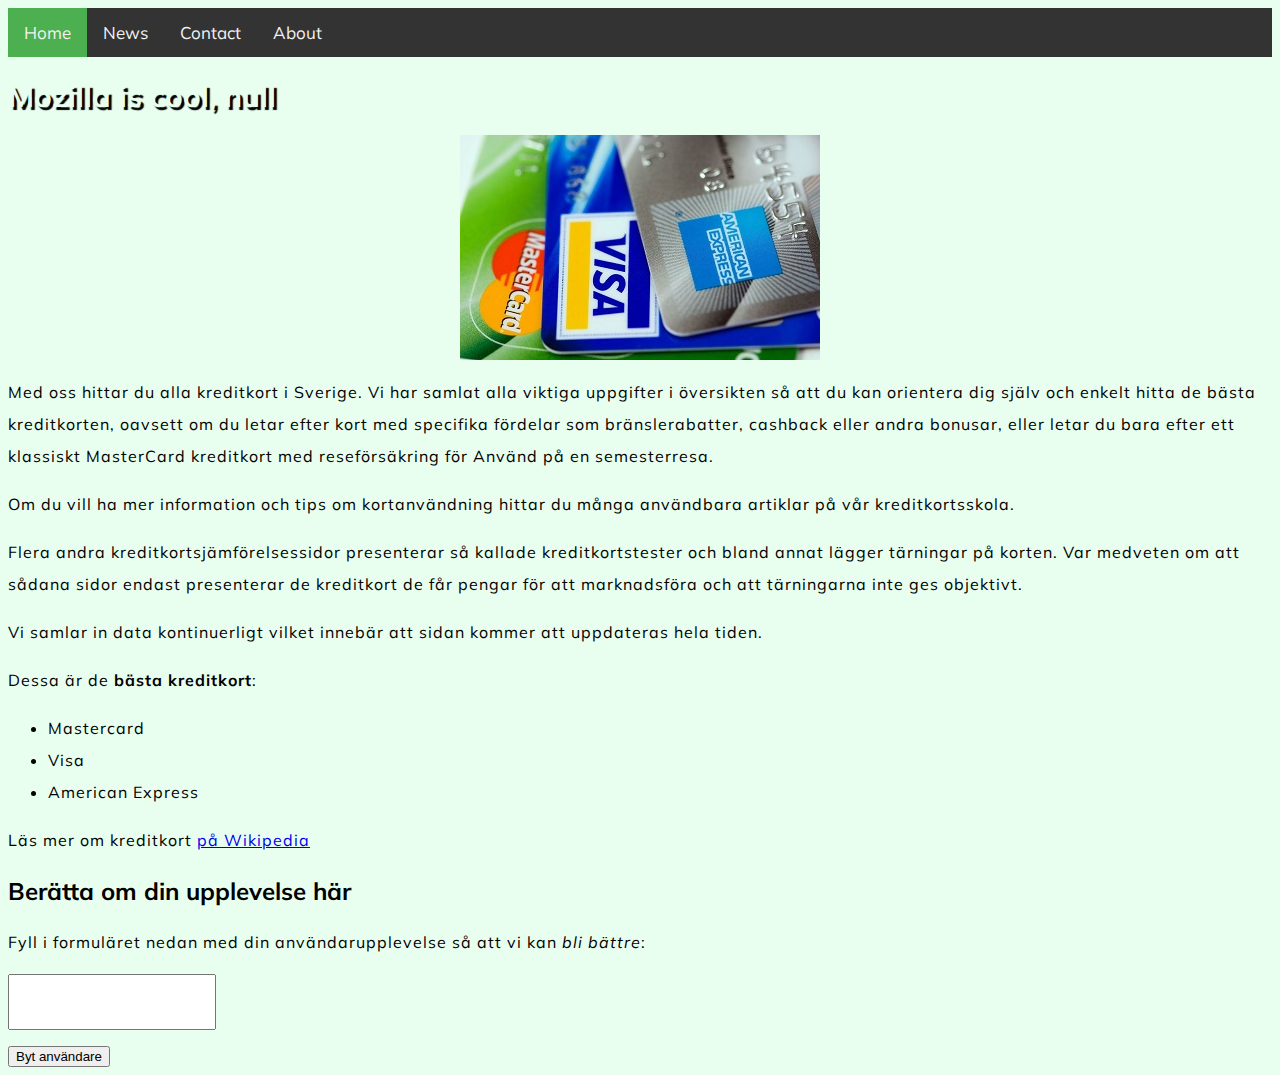
==== index.html @ f19268b4 "Add files via upload" ====
<!DOCTYPE html>
<html>
  <head>
    <meta charset="utf-8">
    <meta name="robots" content="noindex">
    <title>Kreditkort bäst i test 2018 - Kreditto.com</title>
    <meta name="description" content="De bästa kreditkorten för dina förutsättningar. Vi jämför alla svenska kreditkort med uppdaterad info.">
    <meta name="keywords" content=kreditkort, bästa, test, jämför, visa, mastercard, " />
    <meta name="Author" content="Robin Johansson">
    <meta name="language" content="Swedish">
    <link href="https://fonts.googleapis.com/css?family=Muli" rel="stylesheet" type="text/css">
    <link rel="stylesheet" type="text/css" href="styles/style.css">

  </head>
 
  <body>

<!-- Load an icon library to show a hamburger menu (bars) on small screens -->
<link rel="stylesheet" href="https://cdnjs.cloudflare.com/ajax/libs/font-awesome/4.7.0/css/font-awesome.min.css">

<div class="topnav" id="myTopnav">
  <a href="#home" class="active">Home</a>
  <a href="#news">News</a>
  <a href="#contact">Contact</a>
  <a href="#about">About</a>
  <a href="javascript:void(0);" class="icon" onclick="myFunction()">
    <i class="fa fa-bars"></i>
  </a>
</div>







  	<h1> Bästa kreditkort i Sverige - Alla kreditkort och topplista </h1>
   
    <img src="images/kredittkort.jpg" alt="kredittkort med mastercard, visa og american express">


    <p> Med oss ​​hittar du alla kreditkort i Sverige. Vi har samlat alla viktiga uppgifter i översikten så att du kan orientera dig själv och enkelt hitta de bästa kreditkorten, oavsett om du letar efter kort med specifika fördelar som bränslerabatter, cashback eller andra bonusar, eller letar du bara efter ett klassiskt MasterCard kreditkort med reseförsäkring för Använd på en semesterresa.</p>

<p>Om du vill ha mer information och tips om kortanvändning hittar du många användbara artiklar på vår kreditkortsskola.</p>

<p> Flera andra kreditkortsjämförelsessidor presenterar så kallade kreditkortstester och bland annat lägger tärningar på korten. Var medveten om att sådana sidor endast presenterar de kreditkort de får pengar för att marknadsföra och att tärningarna inte ges objektivt.</p>

<p>
Vi samlar in data kontinuerligt vilket innebär att sidan kommer att uppdateras hela tiden.
</p>

<p> Dessa är de <b>bästa kreditkort</b>:
	<ul>
		<li>Mastercard</li>
		<li>Visa</li>
		<li>American Express</li>
	</ul>

	<p>Läs mer om kreditkort <a href="https://no.wikipedia.org/wiki/Kredittkort">på Wikipedia</a></p>

	<h2> Berätta om din upplevelse här</h2>
<p> Fyll i formuläret nedan med din användarupplevelse så att vi kan <em>bli bättre</em>: </p>

	<p> <input type="text" name="123" style="width: 200px; height: 50px;" id="1234"; > </p>

<button>Byt användare</button>

 <script type="text/javascript" src="scripts/main.js"></script>
  </body>
</html>
---- styles/style.css ----
html {
  font-size: 10px;
  font-family: "Muli";
  background-color: #e8ffef;
}
h1 {
	font-size: 30px;
  margin: 0;
  padding: 20px 0;    
  color: #e8ffef;
  text-shadow: 3px 3px 1px black;
}

h2 {
font-size: 24px;
text-align: inherit;
}

p, li {
  font-size: 16px;    
  line-height: 2;
  letter-spacing: 1px;
}


img {
  display: block;
  margin: 0 auto;
}


/* Add a black background color to the top navigation */
.topnav {
    background-color: #333;
    overflow: hidden;
}

/* Style the links inside the navigation bar */
.topnav a {
    float: left;
    display: block;
    color: #f2f2f2;
    text-align: center;
    padding: 14px 16px;
    text-decoration: none;
    font-size: 17px;
}

/* Change the color of links on hover */
.topnav a:hover {
    background-color: #ddd;
    color: black;
}

/* Add an active class to highlight the current page */
.active {
    background-color: #4CAF50;
    color: white;
}

/* Hide the link that should open and close the topnav on small screens */
.topnav .icon {
    display: none;
}

/* When the screen is less than 600 pixels wide, hide all links, except for the first one ("Home"). Show the link that contains should open and close the topnav (.icon) */
@media screen and (max-width: 600px) {
  .topnav a:not(:first-child) {display: none;}
  .topnav a.icon {
    float: right;
    display: block;
  }
}

/* The "responsive" class is added to the topnav with JavaScript when the user clicks on the icon. This class makes the topnav look good on small screens (display the links vertically instead of horizontally) */
@media screen and (max-width: 600px) {
  .topnav.responsive {position: relative;}
  .topnav.responsive a.icon {
    position: absolute;
    right: 0;
    top: 0;
  }
  .topnav.responsive a {
    float: none;
    display: block;
    text-align: left;
  }
}
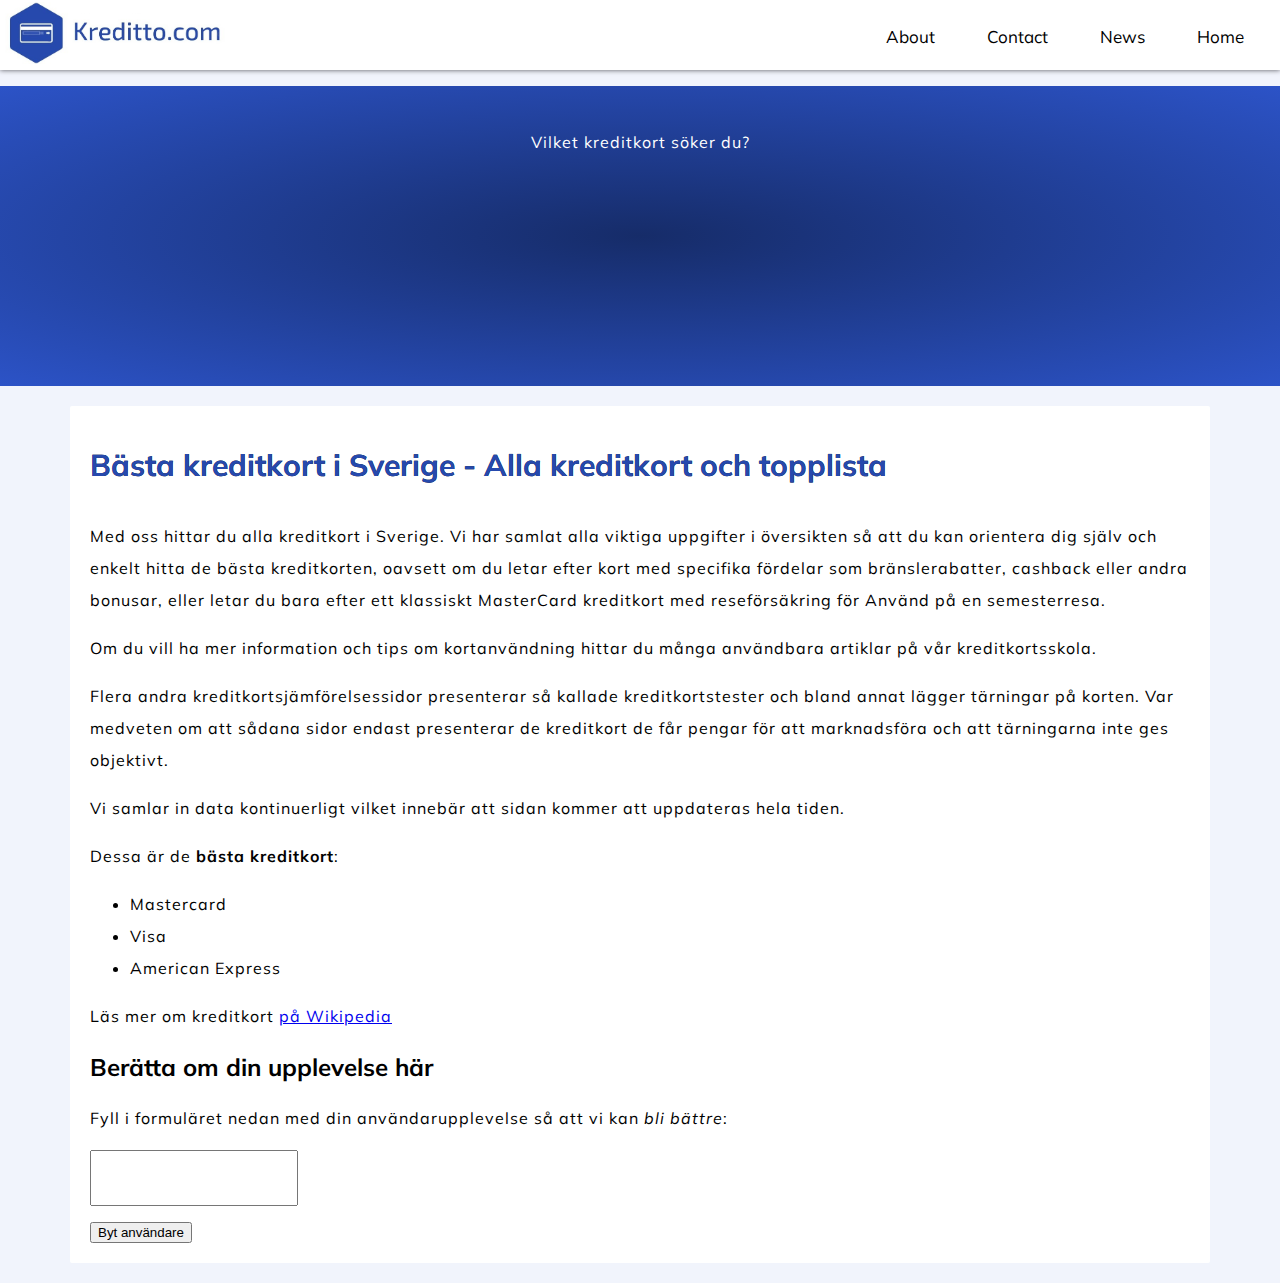
==== commit 99cc4065: "Add files via upload" ====
--- a/index.html
+++ b/index.html
@@ -5,21 +5,24 @@
     <meta name="robots" content="noindex">
     <title>Kreditkort bäst i test 2018 - Kreditto.com</title>
     <meta name="description" content="De bästa kreditkorten för dina förutsättningar. Vi jämför alla svenska kreditkort med uppdaterad info.">
-    <meta name="keywords" content=kreditkort, bästa, test, jämför, visa, mastercard, " />
+    <meta name="keywords" content=kreditkort, bästa, test, jämför, visa, mastercard, norwegian, kredit" />
     <meta name="Author" content="Robin Johansson">
     <meta name="language" content="Swedish">
     <link href="https://fonts.googleapis.com/css?family=Muli" rel="stylesheet" type="text/css">
     <link rel="stylesheet" type="text/css" href="styles/style.css">
+    <link rel="shortcut icon" href="images/kreditto-favvicon32.jpg" />
 
   </head>
  
+
   <body>
 
 <!-- Load an icon library to show a hamburger menu (bars) on small screens -->
 <link rel="stylesheet" href="https://cdnjs.cloudflare.com/ajax/libs/font-awesome/4.7.0/css/font-awesome.min.css">
 
 <div class="topnav" id="myTopnav">
-  <a href="#home" class="active">Home</a>
+	<img src="images/kreditto-logo2.jpg" alt="Kreditto.com logo">
+  <a href="#home">Home</a>
   <a href="#news">News</a>
   <a href="#contact">Contact</a>
   <a href="#about">About</a>
@@ -27,16 +30,14 @@
     <i class="fa fa-bars"></i>
   </a>
 </div>
+	</div>
 
+<div class=top-banner-box>
+<p>Vilket kreditkort söker du? </p>
 
-
-
-
-
-
+</div>
+<div class="container">
   	<h1> Bästa kreditkort i Sverige - Alla kreditkort och topplista </h1>
-   
-    <img src="images/kredittkort.jpg" alt="kredittkort med mastercard, visa og american express">
 
 
     <p> Med oss ​​hittar du alla kreditkort i Sverige. Vi har samlat alla viktiga uppgifter i översikten så att du kan orientera dig själv och enkelt hitta de bästa kreditkorten, oavsett om du letar efter kort med specifika fördelar som bränslerabatter, cashback eller andra bonusar, eller letar du bara efter ett klassiskt MasterCard kreditkort med reseförsäkring för Använd på en semesterresa.</p>
@@ -64,6 +65,7 @@
 	<p> <input type="text" name="123" style="width: 200px; height: 50px;" id="1234"; > </p>
 
 <button>Byt användare</button>
+</div>
 
  <script type="text/javascript" src="scripts/main.js"></script>
   </body>
--- a/styles/style.css
+++ b/styles/style.css
@@ -1,14 +1,19 @@
 html {
   font-size: 10px;
   font-family: "Muli";
-  background-color: #e8ffef;
+  background-color: rgb(241,244,252);
 }
+
+body {
+  margin: 0;
+}
+
 h1 {
-	font-size: 30px;
+  font-size: 30px;
   margin: 0;
   padding: 20px 0;    
-  color: #e8ffef;
-  text-shadow: 3px 3px 1px black;
+  color: rgb(38,73,173);
+  text-shadow: 0px 0px black;
 }
 
 h2 {
@@ -22,28 +27,58 @@
   letter-spacing: 1px;
 }
 
+.container {
+	max-width: 1100px;
+	margin: 20px auto;
+	background-color: white;
+	border-radius: 2px;
+	padding: 20px 20px 20px 20px;
 
-img {
-  display: block;
-  margin: 0 auto;
 }
 
-
+.top-banner-box{
+	 width: 100%;
+    height: 300px;
+    margin: 2px auto;
+    text-align:center; /*centers horizontally*/
+    line-height:300px; /*same as height and for centering vertically*/
+    background: radial-gradient(ellipse , #162c69, #2C53C7);
+}
 /* Add a black background color to the top navigation */
 .topnav {
-    background-color: #333;
+    background-color: white;
     overflow: hidden;
+    display: block;
+    height: 70px;
+    width: auto;
+    box-shadow: 0 0 5px #525259;
+
+}
+
+.top-banner-box p {
+
+	padding-top: 40px;
+	color: white;
+	
 }
 
 /* Style the links inside the navigation bar */
 .topnav a {
-    float: left;
+    float: right;
     display: block;
-    color: #f2f2f2;
+    color: black;
     text-align: center;
     padding: 14px 16px;
     text-decoration: none;
     font-size: 17px;
+    margin-right: 20px;
+    margin-top: 12px;
+}
+.topnav img {
+	float: left;
+	margin-bottom: 0px;	
+	height: 62px;
+	margin-top: 2px;
 }
 
 /* Change the color of links on hover */
@@ -52,11 +87,11 @@
     color: black;
 }
 
-/* Add an active class to highlight the current page */
-.active {
-    background-color: #4CAF50;
+/* Add an active class to highlight the current page .active {
+    background-color: blue;
     color: white;
 }
+*/
 
 /* Hide the link that should open and close the topnav on small screens */
 .topnav .icon {
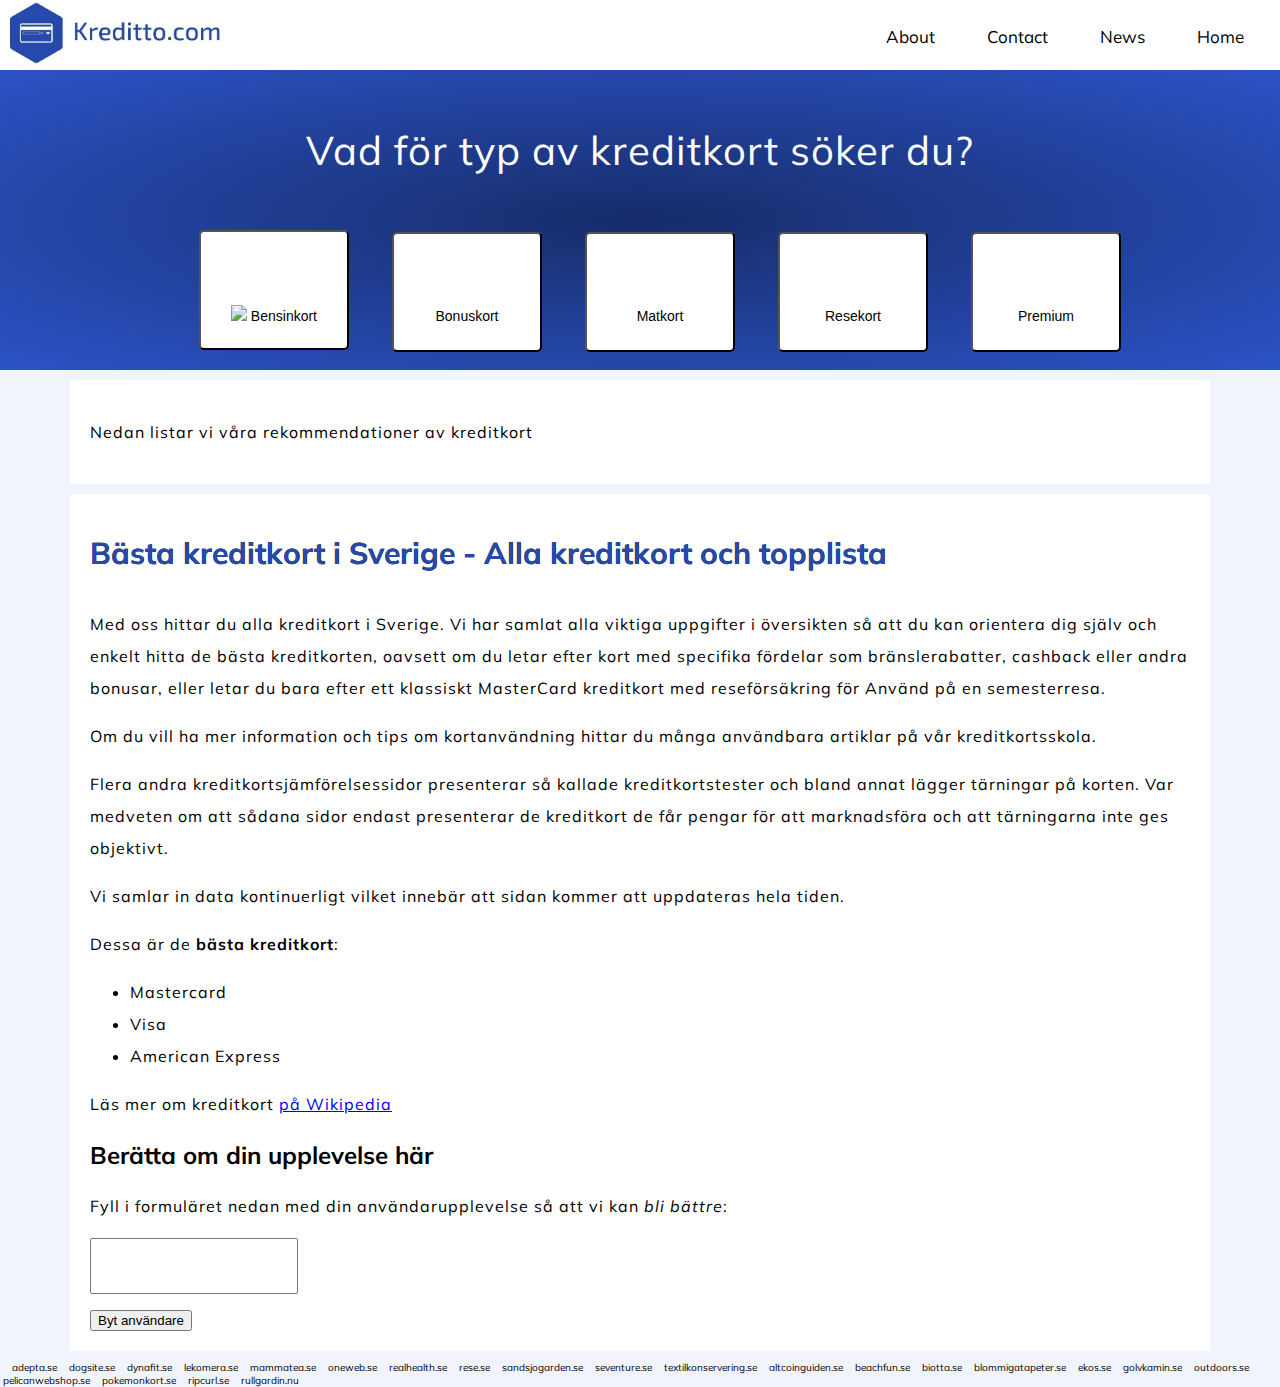
==== commit 029abd4b: "Add files via upload" ====
--- a/index.html
+++ b/index.html
@@ -5,7 +5,6 @@
     <meta name="robots" content="noindex">
     <title>Kreditkort bäst i test 2018 - Kreditto.com</title>
     <meta name="description" content="De bästa kreditkorten för dina förutsättningar. Vi jämför alla svenska kreditkort med uppdaterad info.">
-    <meta name="keywords" content=kreditkort, bästa, test, jämför, visa, mastercard, norwegian, kredit" />
     <meta name="Author" content="Robin Johansson">
     <meta name="language" content="Swedish">
     <link href="https://fonts.googleapis.com/css?family=Muli" rel="stylesheet" type="text/css">
@@ -33,10 +32,29 @@
 	</div>
 
 <div class=top-banner-box>
-<p>Vilket kreditkort söker du? </p>
+	<p> Vad för typ av kreditkort söker du?</p>
+	
+	<div class="buttons-top-banner">
+		<button>
+<img src="https://png.icons8.com/color/50/000000/gas-station.png">
+			Bensinkort
+		</button>
+		<button>Bonuskort</button>
+		<button>Matkort</button>
+		<button>Resekort</button>
+		<button>Premium</button>
+	</div>
 
 </div>
-<div class="container">
+
+<div class="credit-card-container">
+	<p>Nedan listar vi våra rekommendationer av kreditkort</p>
+	
+</div>
+
+
+<div class="content-container">
+
   	<h1> Bästa kreditkort i Sverige - Alla kreditkort och topplista </h1>
 
 
@@ -69,4 +87,28 @@
 
  <script type="text/javascript" src="scripts/main.js"></script>
   </body>
-</html>+</html>
+
+
+    adepta.se
+    dogsite.se
+    dynafit.se
+    lekomera.se
+    mammatea.se
+    oneweb.se
+    realhealth.se
+    rese.se
+    sandsjogarden.se
+    seventure.se
+    textilkonservering.se
+    altcoinguiden.se
+    beachfun.se
+    biotta.se
+    blommigatapeter.se
+    ekos.se
+    golvkamin.se
+    outdoors.se
+    pelicanwebshop.se
+    pokemonkort.se
+    ripcurl.se
+    rullgardin.nu
--- a/styles/style.css
+++ b/styles/style.css
@@ -27,24 +27,6 @@
   letter-spacing: 1px;
 }
 
-.container {
-	max-width: 1100px;
-	margin: 20px auto;
-	background-color: white;
-	border-radius: 2px;
-	padding: 20px 20px 20px 20px;
-
-}
-
-.top-banner-box{
-	 width: 100%;
-    height: 300px;
-    margin: 2px auto;
-    text-align:center; /*centers horizontally*/
-    line-height:300px; /*same as height and for centering vertically*/
-    background: radial-gradient(ellipse , #162c69, #2C53C7);
-}
-/* Add a black background color to the top navigation */
 .topnav {
     background-color: white;
     overflow: hidden;
@@ -52,17 +34,8 @@
     height: 70px;
     width: auto;
     box-shadow: 0 0 5px #525259;
-
 }
 
-.top-banner-box p {
-
-	padding-top: 40px;
-	color: white;
-	
-}
-
-/* Style the links inside the navigation bar */
 .topnav a {
     float: right;
     display: block;
@@ -81,7 +54,6 @@
 	margin-top: 2px;
 }
 
-/* Change the color of links on hover */
 .topnav a:hover {
     background-color: #ddd;
     color: black;
@@ -93,7 +65,6 @@
 }
 */
 
-/* Hide the link that should open and close the topnav on small screens */
 .topnav .icon {
     display: none;
 }
@@ -121,3 +92,51 @@
     text-align: left;
   }
 }
+.top-banner-box{
+	 width: 100%;
+    height: 300px;
+    margin: auto;
+    text-align:center; /*centers horizontally*/
+    background: radial-gradient(ellipse , #162c69, #2C53C7);
+}
+
+.top-banner-box p {
+	margin-top: 0px;
+	padding-top: 40px;
+	color: white;	
+	font-size: 40px;
+}
+.buttons-top-banner button{
+	width: 150px;
+	height: 120px;
+	padding-top: 50px;
+	margin-left: 40px;
+	background-color: white;
+	border-radius: 5px;
+	font-size: 14px;
+
+	
+}
+.buttons-top-banner button:hover {
+    background-color: #ddd;
+    color: black;
+}
+
+.credit-card-container {
+	max-width: 1100px;
+	margin: 10px auto;
+	background-color: white;
+	border-radius: 2px;
+	padding: 20px 20px 20px 20px;
+}
+
+
+.content-container {
+	max-width: 1100px;
+	margin: 10px auto;
+	background-color: white;
+	border-radius: 2px;
+	padding: 20px 20px 20px 20px;
+
+}
+
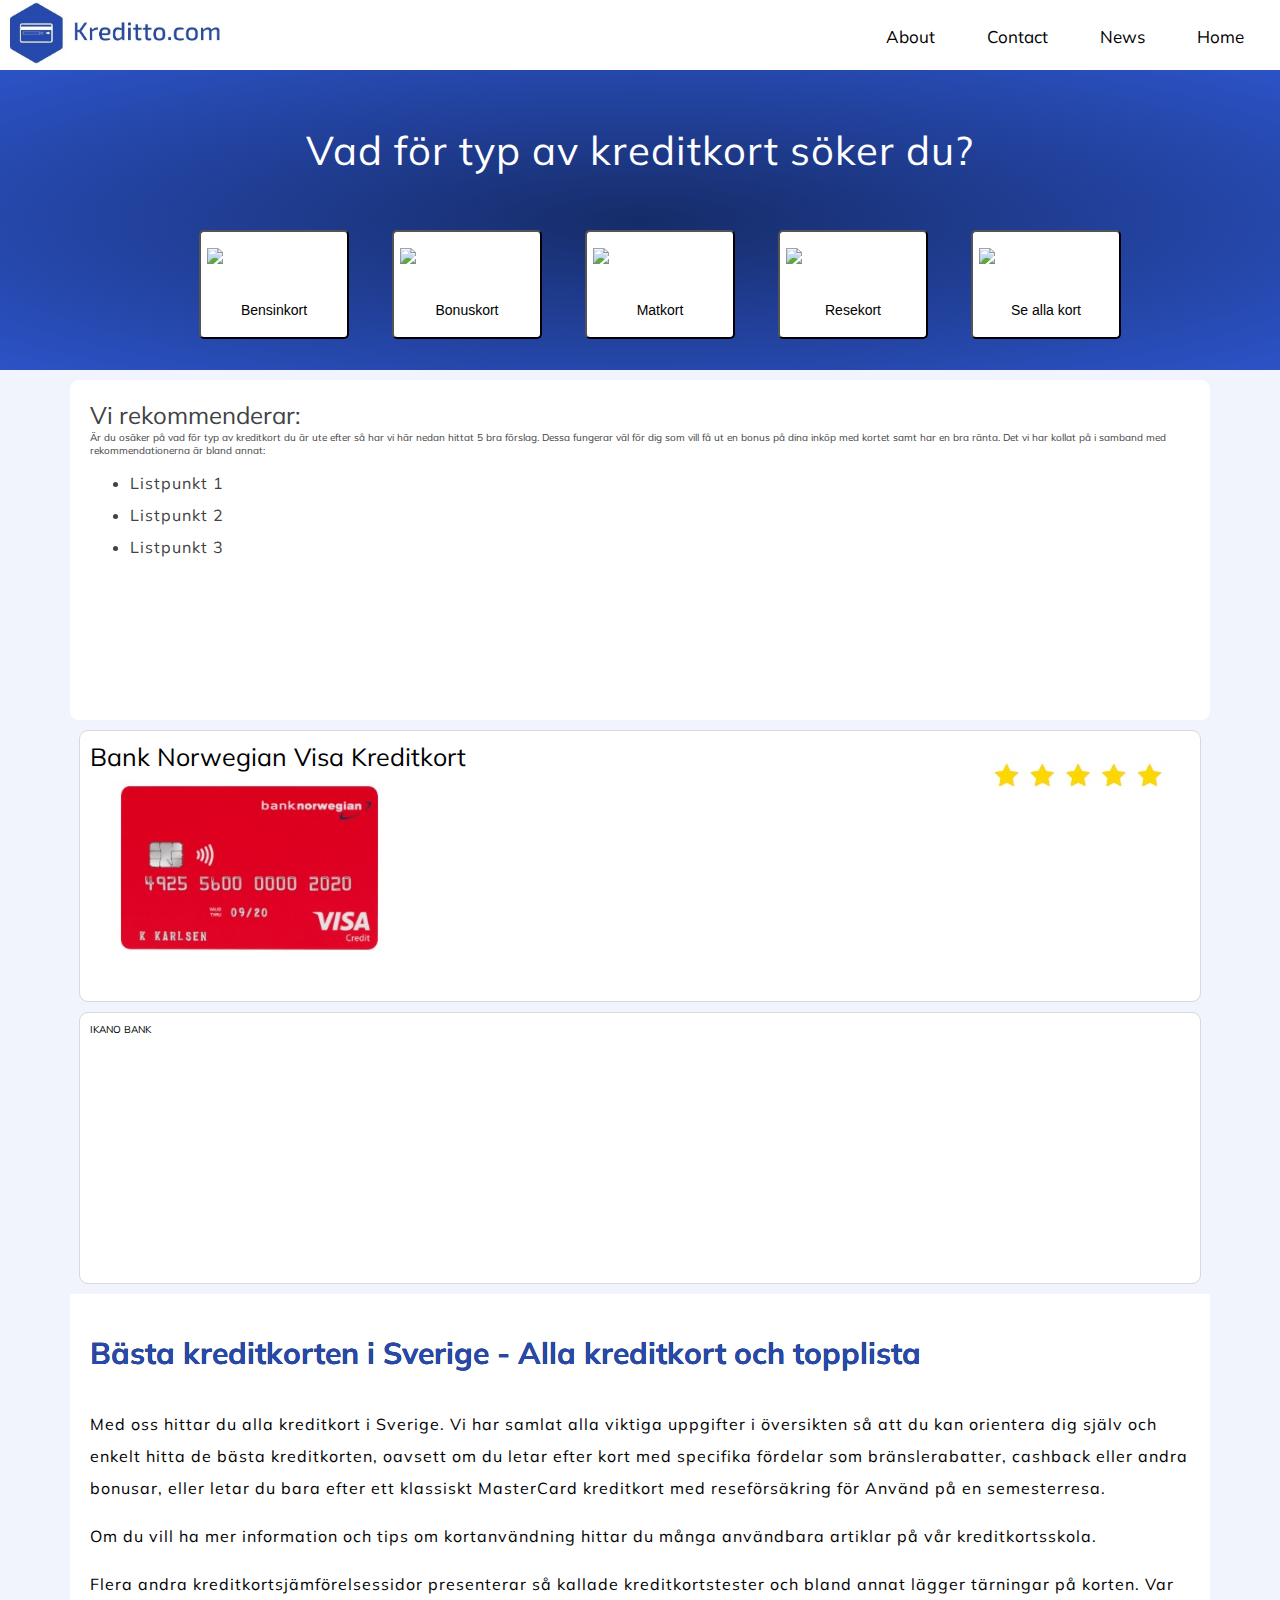
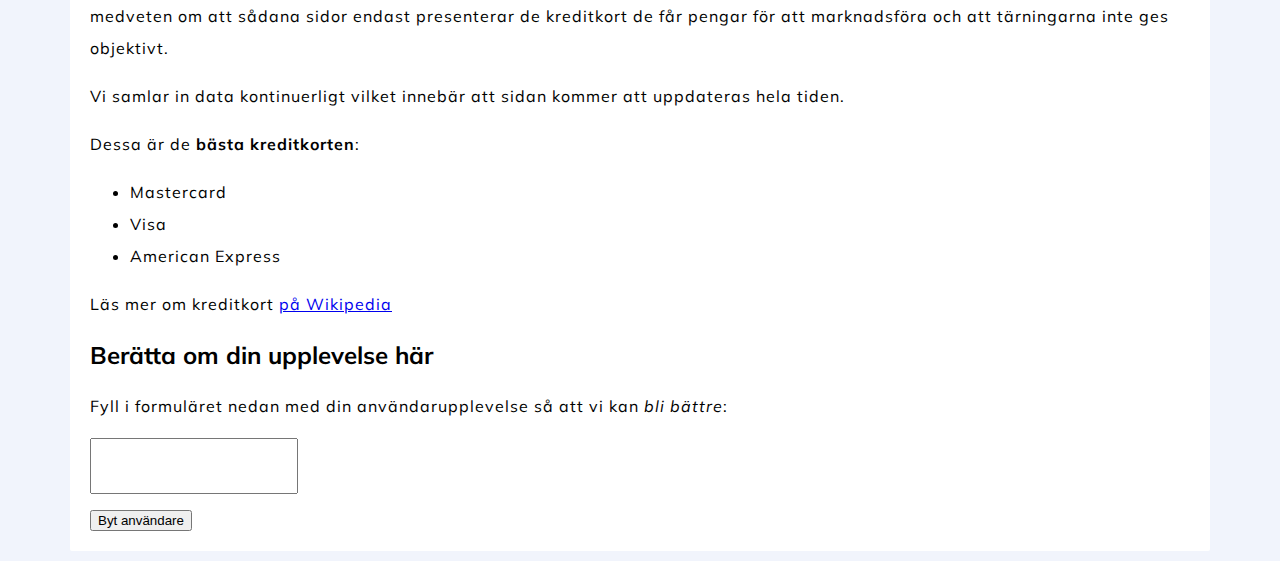
==== commit 34c322ef: "Add files via upload" ====
--- a/index.html
+++ b/index.html
@@ -35,27 +35,47 @@
 	<p> Vad för typ av kreditkort söker du?</p>
 	
 	<div class="buttons-top-banner">
-		<button>
-<img src="https://png.icons8.com/color/50/000000/gas-station.png">
-			Bensinkort
-		</button>
-		<button>Bonuskort</button>
-		<button>Matkort</button>
-		<button>Resekort</button>
-		<button>Premium</button>
+		<button> Bensinkort <img src="https://png.icons8.com/color/50/000000/gas-station.png" class="bensinkortimg"> </button>
+		<button>Bonuskort <img src="https://png.icons8.com/color/50/000000/cash-in-hand.png" class="bonuskortimg"></button>
+		<button>Matkort <img src="https://png.icons8.com/color/50/000000/ingredients.png" class="matkortimg">      </button>
+		<button>Resekort <img src="https://png.icons8.com/color/50/000000/airplane-take-off.png" class="resekortimg"></button>
+		<button>Se alla kort <img src="https://png.icons8.com/color/50/000000/mastercard-credit-card.png" class="visaallaimg"></button>
 	</div>
 
 </div>
 
+<div class="our-recommendations-container">
+	<span class="our-recommendations-header">	Vi rekommenderar: </span>
+	<br>Är du osäker på vad för typ av kreditkort du är ute efter så har vi här nedan hittat 5 bra förslag. Dessa fungerar väl för dig som vill få ut en bonus på dina inköp med kortet samt har en bra ränta.  Det vi har kollat på i samband med rekommendationerna är bland annat:
+
+	 <ul>
+	 	<li>Listpunkt 1</li>
+	 	<li>Listpunkt 2</li>
+	 	<li>Listpunkt 3</li>
+	 </ul>
+	 	
+</div>
+
 <div class="credit-card-container">
-	<p>Nedan listar vi våra rekommendationer av kreditkort</p>
+
+	<span class="credit-card-container-header"> Bank Norwegian Visa Kreditkort </span> 
+	<br>
+	<img src="images/5-star-rating.jpg" class="five-star-rating-img">	
+	<br> <br> 
+		<img src="images/bank-norwegian-credit-card.jpg" height="175px"; class="bank-norwegian-credit-cardimg" ">
+		<br><br><br><br><br><br><br><br><br><br><br>
+		
+</div>
+
+<div class="credit-card-container">
+	<span class="credit-card-recommendation-header">IKANO BANK</span>
 	
 </div>
 
 
 <div class="content-container">
 
-  	<h1> Bästa kreditkort i Sverige - Alla kreditkort och topplista </h1>
+  	<h1> Bästa kreditkorten i Sverige - Alla kreditkort och topplista </h1>
 
 
     <p> Med oss ​​hittar du alla kreditkort i Sverige. Vi har samlat alla viktiga uppgifter i översikten så att du kan orientera dig själv och enkelt hitta de bästa kreditkorten, oavsett om du letar efter kort med specifika fördelar som bränslerabatter, cashback eller andra bonusar, eller letar du bara efter ett klassiskt MasterCard kreditkort med reseförsäkring för Använd på en semesterresa.</p>
@@ -68,7 +88,7 @@
 Vi samlar in data kontinuerligt vilket innebär att sidan kommer att uppdateras hela tiden.
 </p>
 
-<p> Dessa är de <b>bästa kreditkort</b>:
+<p> Dessa är de <b>bästa kreditkorten</b>:
 	<ul>
 		<li>Mastercard</li>
 		<li>Visa</li>
@@ -89,26 +109,3 @@
   </body>
 </html>
 
-
-    adepta.se
-    dogsite.se
-    dynafit.se
-    lekomera.se
-    mammatea.se
-    oneweb.se
-    realhealth.se
-    rese.se
-    sandsjogarden.se
-    seventure.se
-    textilkonservering.se
-    altcoinguiden.se
-    beachfun.se
-    biotta.se
-    blommigatapeter.se
-    ekos.se
-    golvkamin.se
-    outdoors.se
-    pelicanwebshop.se
-    pokemonkort.se
-    ripcurl.se
-    rullgardin.nu
--- a/styles/style.css
+++ b/styles/style.css
@@ -108,12 +108,14 @@
 }
 .buttons-top-banner button{
 	width: 150px;
-	height: 120px;
-	padding-top: 50px;
+	height: 100px;
+	padding-top: 70px;
+	padding-bottom: 35px;
 	margin-left: 40px;
 	background-color: white;
 	border-radius: 5px;
 	font-size: 14px;
+
 
 	
 }
@@ -122,13 +124,77 @@
     color: black;
 }
 
+.bensinkortimg {
+	display: block;
+	margin: -70px auto 0;
+}
+
+.bonuskortimg {
+	display: block;
+	margin: -70px auto 0;
+}
+
+.matkortimg {
+	display: block;
+	margin: -70px auto 0;
+}
+.resekortimg {
+	display: block;
+	margin: -70px auto 0;
+}
+.visaallaimg {
+	display: block;
+	margin: -70px auto 0;
+}
+
+.our-recommendations-container {
+	color: #404245;
+	max-width: 1100px;
+	height: 300px;
+	margin: 10px auto;
+	background-color: white;
+	border-radius: 9px;
+	padding: 20px 20px 20px 20px;
+
+}
+
+.our-recommendations-header {
+	line-height: 31px;
+    font-size: 24px;
+}
+
 .credit-card-container {
 	max-width: 1100px;
+	height: 250px;
 	margin: 10px auto;
 	background-color: white;
-	border-radius: 2px;
-	padding: 20px 20px 20px 20px;
-}
+	border-color: green;
+	border-radius: 9px;
+	padding: 10px 10px 10px 10px;
+	border-width: 1px;
+	border-style: solid;
+	border-color: rgb(217,217,217);
+	
+
+}
+
+.credit-card-container-header{
+font-size: 25px;
+float: left;
+margin-right: 150px;
+
+
+}
+.bank-norwegian-credit-cardimg{
+	margin-left: 22px;
+	float:left;
+}
+
+.five-star-rating-img {
+float: right;
+margin-right: 20px;
+}
+
 
 
 .content-container {
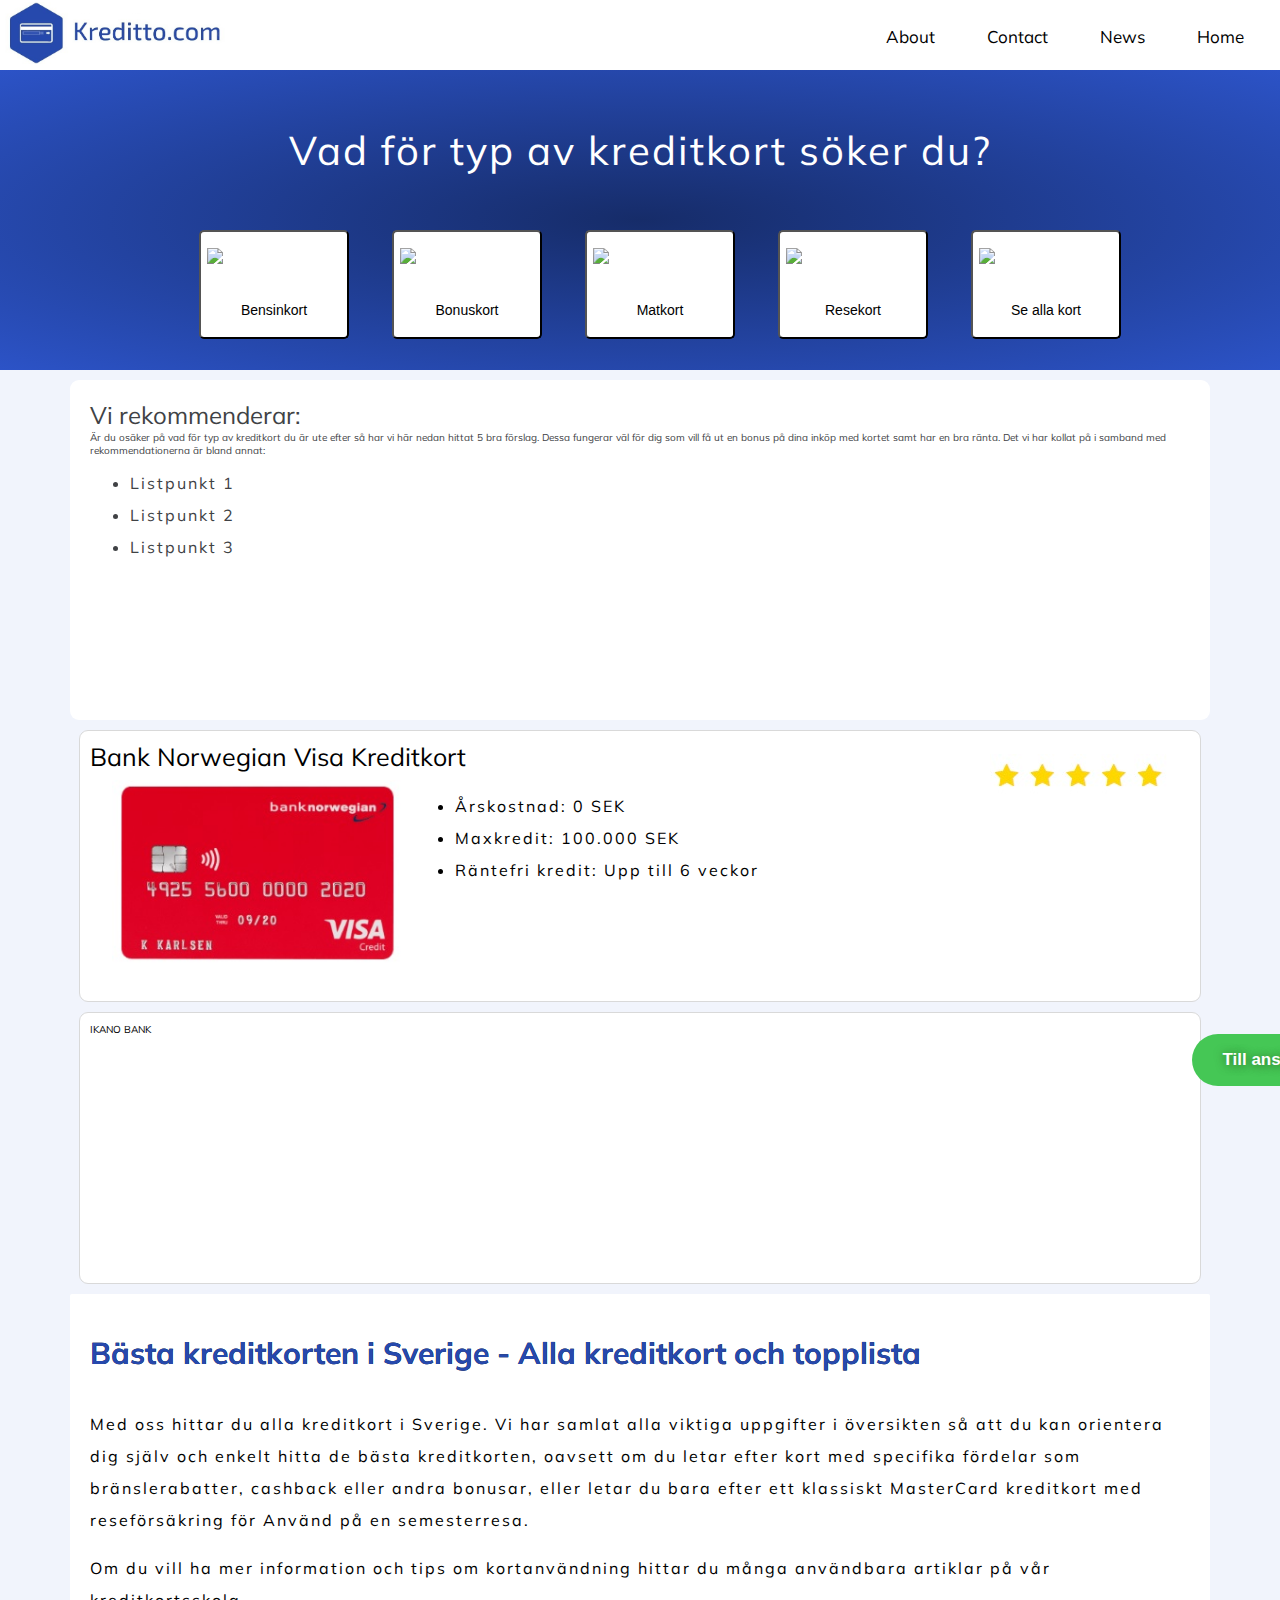
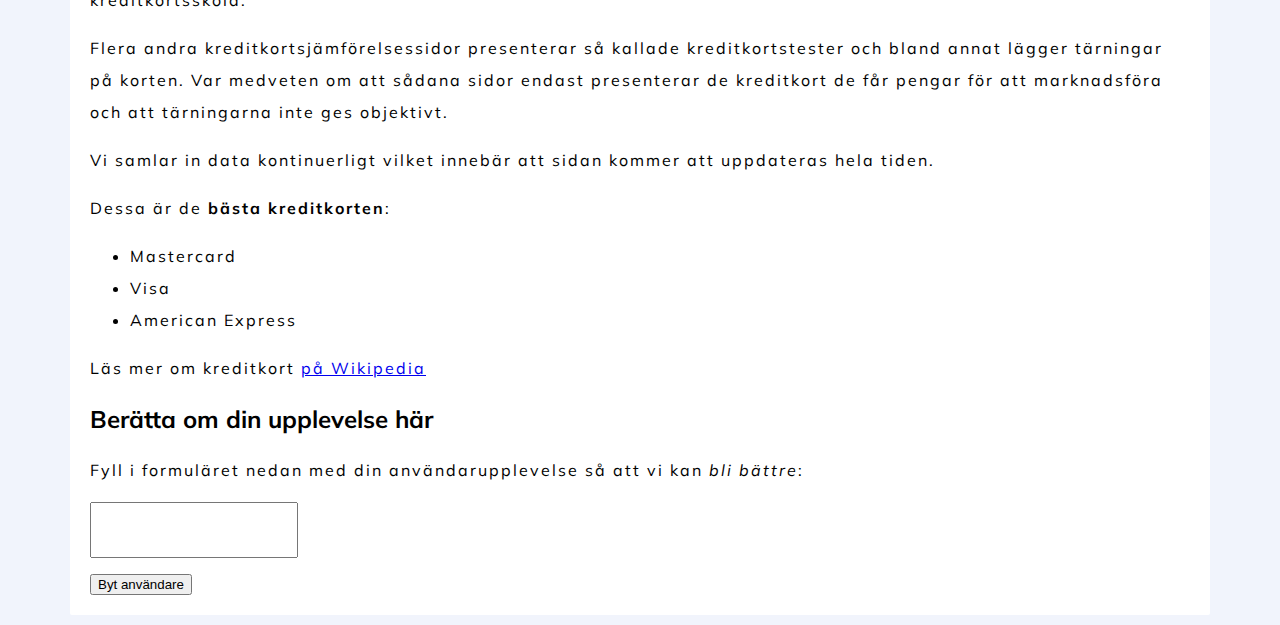
==== commit 24761880: "Add files via upload" ====
--- a/index.html
+++ b/index.html
@@ -60,10 +60,18 @@
 
 	<span class="credit-card-container-header"> Bank Norwegian Visa Kreditkort </span> 
 	<br>
-	<img src="images/5-star-rating.jpg" class="five-star-rating-img">	
+		<img src="images/5-star-rating.jpg" class="five-star-rating-img">	
 	<br> <br> 
-		<img src="images/bank-norwegian-credit-card.jpg" height="175px"; class="bank-norwegian-credit-cardimg" ">
-		<br><br><br><br><br><br><br><br><br><br><br>
+		<img src="images/bank-norwegian-credit-card.jpg" height="185px"; class="bank-norwegian-credit-cardimg">
+		<ul class="credit-card-infolist">
+			<li>Årskostnad: 0 SEK</li>
+			<li>Maxkredit: 100.000 SEK</li>
+			<li>Räntefri kredit: Upp till 6 veckor</li>
+		</ul>
+
+		<br>
+		<a href="#" class="apply-button"> <b>Till ansökan ></b></a>
+		
 		
 </div>
 
--- a/styles/style.css
+++ b/styles/style.css
@@ -24,7 +24,7 @@
 p, li {
   font-size: 16px;    
   line-height: 2;
-  letter-spacing: 1px;
+  letter-spacing: 2px;
 }
 
 .topnav {
@@ -147,6 +147,7 @@
 	margin: -70px auto 0;
 }
 
+/*Below is all styling related to start page recommendation container */
 .our-recommendations-container {
 	color: #404245;
 	max-width: 1100px;
@@ -162,7 +163,7 @@
 	line-height: 31px;
     font-size: 24px;
 }
-
+/*Below is all styling related to start page credit card containers */
 .credit-card-container {
 	max-width: 1100px;
 	height: 250px;
@@ -183,8 +184,40 @@
 float: left;
 margin-right: 150px;
 
-
-}
+}
+
+.apply-button {
+	float: right;
+	background-color:#45c755;
+	-moz-border-radius:28px;
+	-webkit-border-radius:28px;
+	border-radius:28px;
+	display:inline-block;
+	cursor:pointer;
+	color:#ffffff;
+	font-family:Arial;
+	font-size:17px;
+	padding:16px 30px;
+	text-decoration:none;
+	text-shadow:0px 1px 10px #2f6627;
+	margin-top: 125px;
+	margin-right: -175px;
+
+
+	
+}
+.apply-button:hover {
+	background-color:#5cbf2a;
+}
+.apply-button:active {
+	position:relative;
+	top:1px;
+}
+
+.credit-card-infolist {
+	margin-left: 325px;
+}
+
 .bank-norwegian-credit-cardimg{
 	margin-left: 22px;
 	float:left;
@@ -197,6 +230,7 @@
 
 
 
+/*Below is all styling related to start page content containers */
 .content-container {
 	max-width: 1100px;
 	margin: 10px auto;
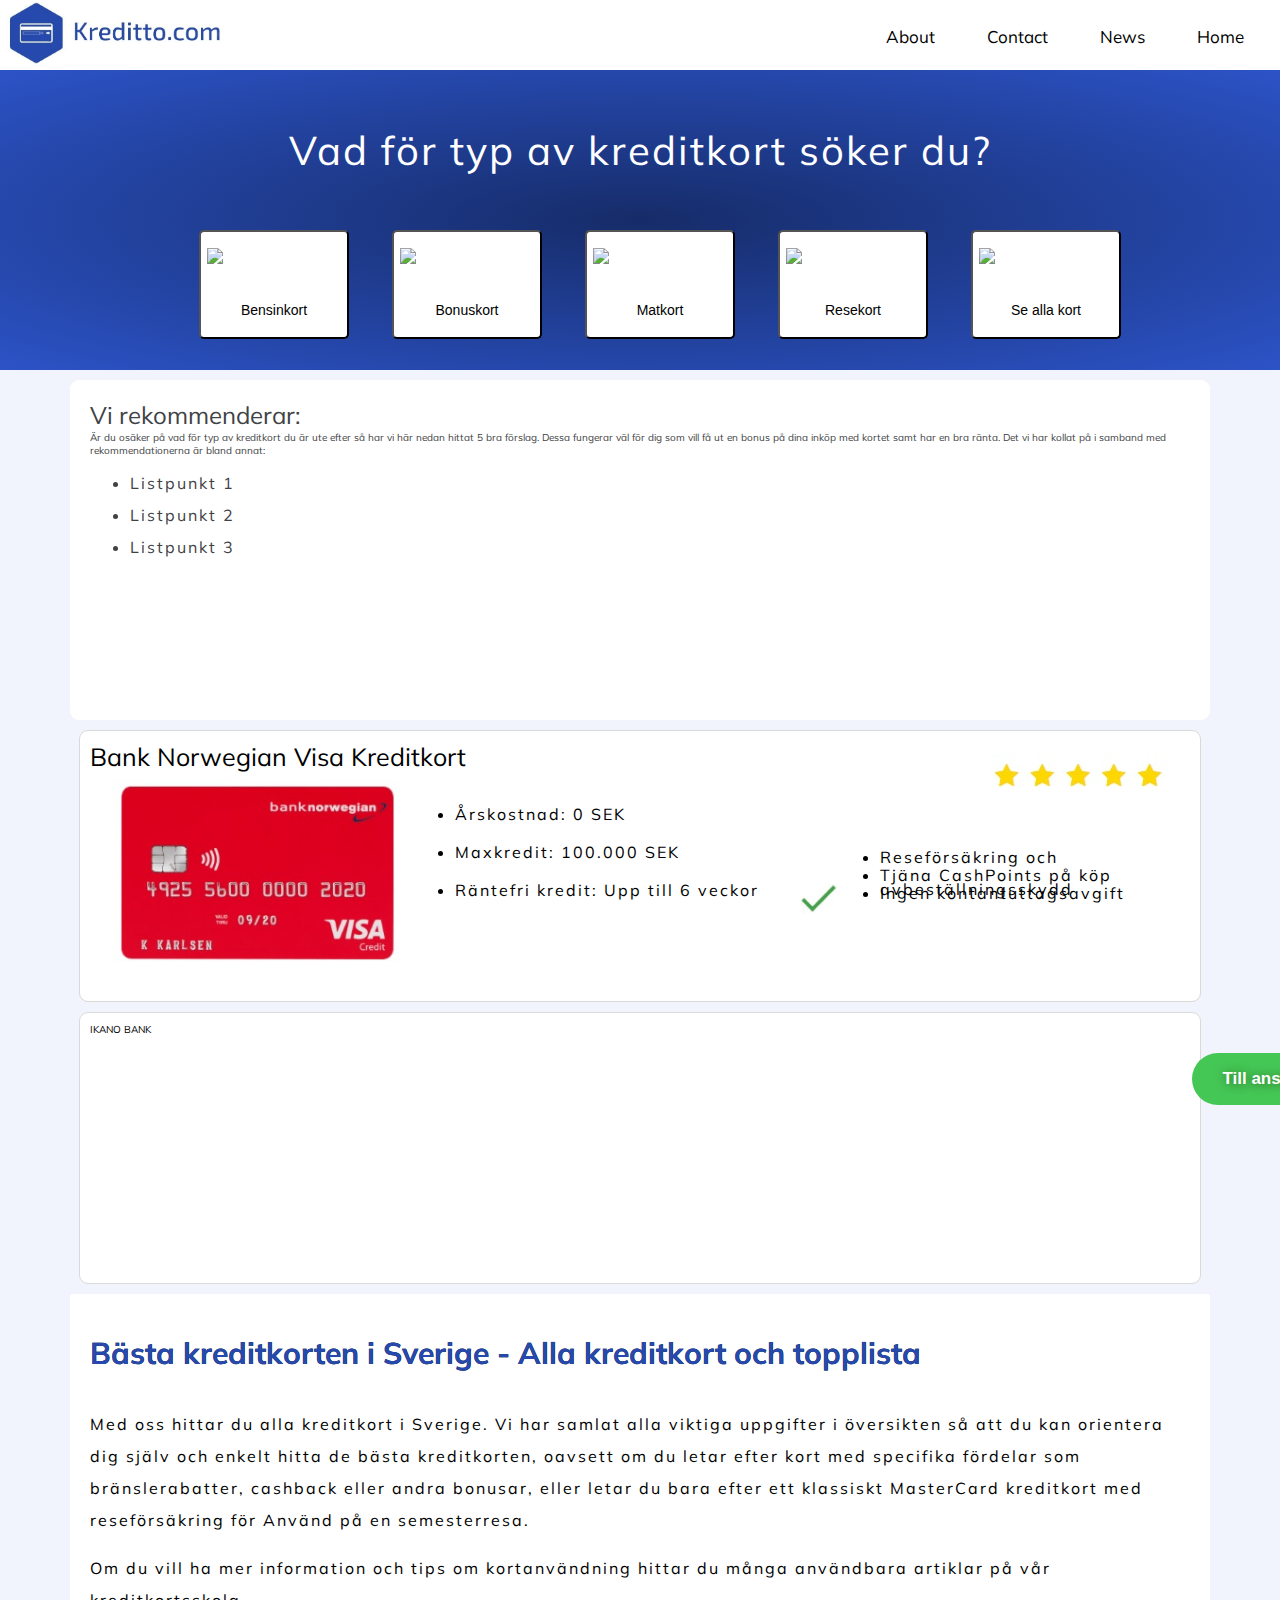
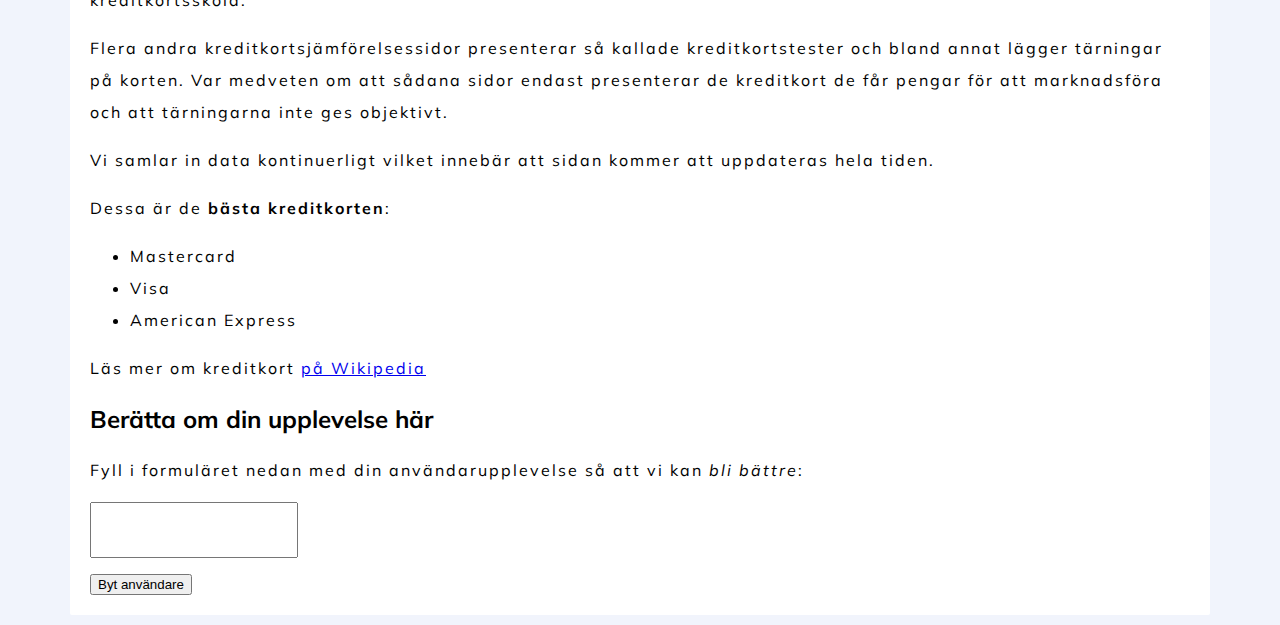
==== commit c01f01cb: "Add files via upload" ====
--- a/index.html
+++ b/index.html
@@ -63,12 +63,19 @@
 		<img src="images/5-star-rating.jpg" class="five-star-rating-img">	
 	<br> <br> 
 		<img src="images/bank-norwegian-credit-card.jpg" height="185px"; class="bank-norwegian-credit-cardimg">
-		<ul class="credit-card-infolist">
-			<li>Årskostnad: 0 SEK</li>
-			<li>Maxkredit: 100.000 SEK</li>
-			<li>Räntefri kredit: Upp till 6 veckor</li>
+		<ul>
+			<li class="credit-card-infolist">Årskostnad: 0 SEK</li>
+			<li class="credit-card-infolist">Maxkredit: 100.000 SEK</li>
+			<li class="credit-card-infolist">Räntefri kredit: Upp till 6 veckor</li>
 		</ul>
 
+<img src="images/green-checkmark.jpg" height="30px;" class="green-checkmark-img-toplist">
+<ul class="ul-check-mark-list">
+			<li class="credit-card-infolist2" >Ingen kontantuttagsavgift</li>
+			<li class="credit-card-infolist2">Tjäna CashPoints på köp</li>
+			<li class="credit-card-infolist2">Reseförsäkring och avbeställningsskydd</li>
+			
+		</ul>
 		<br>
 		<a href="#" class="apply-button"> <b>Till ansökan ></b></a>
 		
--- a/styles/style.css
+++ b/styles/style.css
@@ -216,7 +216,24 @@
 
 .credit-card-infolist {
 	margin-left: 325px;
-}
+	margin-top: 30px;
+	line-height: 8px;
+}
+
+.credit-card-infolist2 {
+	margin-left: 750px;
+	margin-top: -50px;
+	}
+
+
+
+.green-checkmark-img-toplist {
+	margin-left: 400px;
+	margin-top: -30px;
+	height: 
+}
+
+
 
 .bank-norwegian-credit-cardimg{
 	margin-left: 22px;
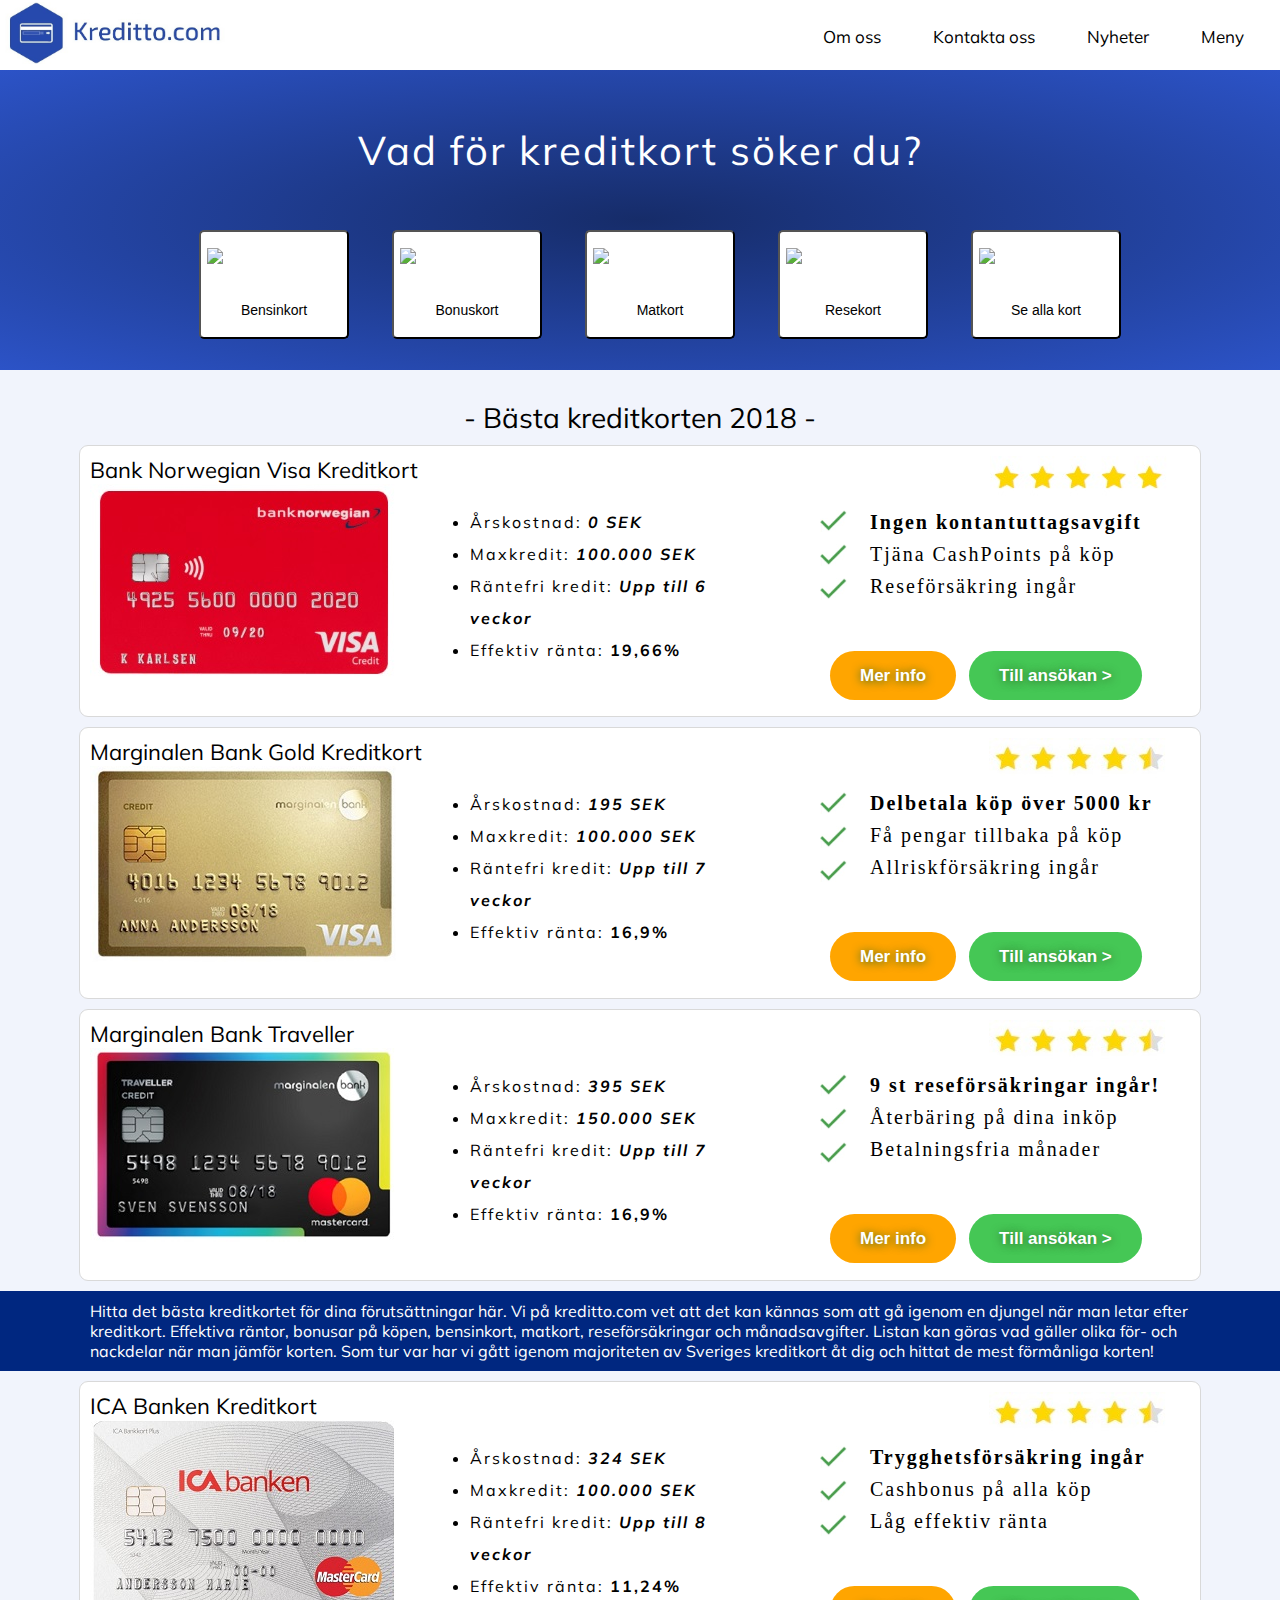
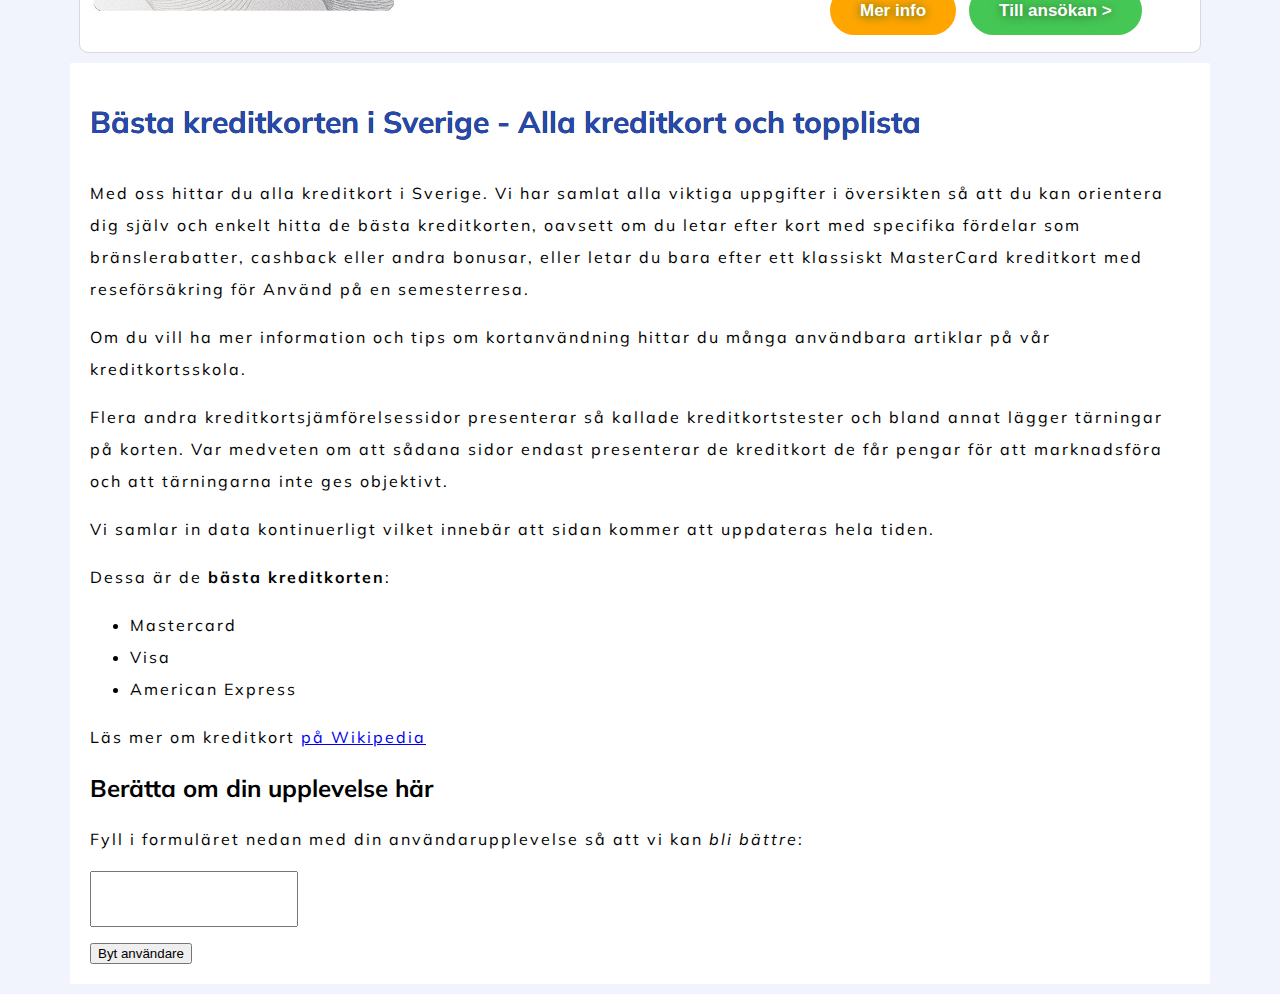
==== commit 85f9fd0f: "Add files via upload" ====
--- a/index.html
+++ b/index.html
@@ -21,10 +21,10 @@
 
 <div class="topnav" id="myTopnav">
 	<img src="images/kreditto-logo2.jpg" alt="Kreditto.com logo">
-  <a href="#home">Home</a>
-  <a href="#news">News</a>
-  <a href="#contact">Contact</a>
-  <a href="#about">About</a>
+  <a href="#home">Meny</a>
+  <a href="#news">Nyheter</a>
+  <a href="#contact">Kontakta oss</a>
+  <a href="#about">Om oss</a>
   <a href="javascript:void(0);" class="icon" onclick="myFunction()">
     <i class="fa fa-bars"></i>
   </a>
@@ -32,7 +32,7 @@
 	</div>
 
 <div class=top-banner-box>
-	<p> Vad för typ av kreditkort söker du?</p>
+	<p> Vad för kreditkort söker du?</p>
 	
 	<div class="buttons-top-banner">
 		<button> Bensinkort <img src="https://png.icons8.com/color/50/000000/gas-station.png" class="bensinkortimg"> </button>
@@ -44,48 +44,217 @@
 
 </div>
 
+<div>
+<div class="best-credit-card-container">
+
+	- Bästa kreditkorten 2018 - 
+</div>
+
+
+<!--Bank Norwegian Credit Card -->
+<div class="credit-card-container">
+
+	<div class="credit-card-logoheader">
+		<div class="credit-card-container-header"> Bank Norwegian Visa Kreditkort </div>
+		<img src="images/bank-norwegian-credit-card.jpg">
+
+	</div>
+	
+	<div class="credit-card-list1">
+		<ul>
+			<li>Årskostnad: <b><i>0 SEK</i></b></li>
+			<li>Maxkredit: <b><i>100.000 SEK</i></b></li>
+			<li>Räntefri kredit: <b><i>Upp till 6 veckor</i></b></li>
+			<li>Effektiv ränta: <b>19,66%</b></li>
+		</ul>
+	</div>
+	<img src="images/5-star-rating.jpg" class="five-star-rating-img">
+
+
+	<div class="green-checkmark">
+		<img src="images/green-checkmark.jpg" height="22px;">
+		<img src="images/green-checkmark.jpg" height="22px;">
+		<img src="images/green-checkmark.jpg" height="22px;">
+	</div>
+
+
+	<div class="credit-card-list2">
+		<ul>
+			<li><b>Ingen kontantuttagsavgift</b></li>
+			<li>Tjäna CashPoints på köp</li>
+			<li>Reseförsäkring ingår</li>
+		</ul>
+
+		<div class="applyinfo-button">
+			
+					<a href="#" class="apply-button-orange"> <b>Mer info </b></a>
+			
+					
+			
+					<a href="#" class="apply-button"> <b>Till ansökan ></b></a>
+			
+		</div>	
+
+	</div>
+
+	
+</div>
+
+
+<!--Marginalen Bank Gold -->
+<div class="credit-card-container">
+
+	<div class="credit-card-logoheader">
+		<div class="credit-card-container-header"> Marginalen Bank Gold Kreditkort </div>
+		<img src="images/marginalen-bank-gold.jpg">
+
+	</div>
+	
+	<div class="credit-card-list1">
+		<ul>
+			<li>Årskostnad: <b><i>195 SEK</i></b></li>
+			<li>Maxkredit: <b><i>100.000 SEK</i></b></li>
+			<li>Räntefri kredit: <b><i>Upp till 7 veckor</i></b></li>
+			<li>Effektiv ränta: <b>16,9%</b></li>
+		</ul>
+	</div>
+	<img src="images/4.5-star-rating.jpg" class="five-star-rating-img">
+
+
+	<div class="green-checkmark">
+		<img src="images/green-checkmark.jpg" height="22px;">
+		<img src="images/green-checkmark.jpg" height="22px;">
+		<img src="images/green-checkmark.jpg" height="22px;">
+	</div>
+
+
+	<div class="credit-card-list2">
+		<ul>
+			<li><b>Delbetala köp över 5000 kr</b></li>
+			<li>Få pengar tillbaka på köp</li>
+			<li>Allriskförsäkring ingår</li>
+		</ul>
+
+		<div class="applyinfo-button">
+			
+					<a href="#" class="apply-button-orange"> <b>Mer info </b></a>
+			
+					
+			
+					<a href="#" class="apply-button"> <b>Till ansökan ></b></a>
+			
+		</div>	
+
+	</div>
+
+	
+</div>
+
+<!--Marginalen Bank Traveller -->
+<div class="credit-card-container">
+
+	<div class="credit-card-logoheader">
+		<div class="credit-card-container-header"> Marginalen Bank Traveller </div>
+		<img src="images/marginalen-bank-traveller.jpg">
+
+	</div>
+	
+	<div class="credit-card-list1">
+		<ul>
+			<li>Årskostnad: <b><i>395 SEK</i></b></li>
+			<li>Maxkredit: <b><i>150.000 SEK</i></b></li>
+			<li>Räntefri kredit: <b><i>Upp till 7 veckor</i></b></li>
+			<li>Effektiv ränta: <b>16,9%</b></li>
+		</ul>
+	</div>
+	<img src="images/4.5-star-rating.jpg" class="five-star-rating-img">
+
+
+	<div class="green-checkmark">
+		<img src="images/green-checkmark.jpg" height="22px;">
+		<img src="images/green-checkmark.jpg" height="22px;">
+		<img src="images/green-checkmark.jpg" height="22px;">
+	</div>
+
+
+	<div class="credit-card-list2">
+		<ul>
+			<li><b>9 st reseförsäkringar ingår!</b></li>
+			<li>Återbäring på dina inköp</li>
+			<li>Betalningsfria månader</li>
+		</ul>
+
+		<div class="applyinfo-button">
+			
+					<a href="#" class="apply-button-orange"> <b>Mer info </b></a>
+			
+					
+			
+					<a href="#" class="apply-button"> <b>Till ansökan ></b></a>
+			
+		</div>	
+
+	</div>
+
+	
+</div>
+
 <div class="our-recommendations-container">
-	<span class="our-recommendations-header">	Vi rekommenderar: </span>
-	<br>Är du osäker på vad för typ av kreditkort du är ute efter så har vi här nedan hittat 5 bra förslag. Dessa fungerar väl för dig som vill få ut en bonus på dina inköp med kortet samt har en bra ränta.  Det vi har kollat på i samband med rekommendationerna är bland annat:
-
-	 <ul>
-	 	<li>Listpunkt 1</li>
-	 	<li>Listpunkt 2</li>
-	 	<li>Listpunkt 3</li>
-	 </ul>
-	 	
-</div>
-
-<div class="credit-card-container">
-
-	<span class="credit-card-container-header"> Bank Norwegian Visa Kreditkort </span> 
-	<br>
-		<img src="images/5-star-rating.jpg" class="five-star-rating-img">	
-	<br> <br> 
-		<img src="images/bank-norwegian-credit-card.jpg" height="185px"; class="bank-norwegian-credit-cardimg">
-		<ul>
-			<li class="credit-card-infolist">Årskostnad: 0 SEK</li>
-			<li class="credit-card-infolist">Maxkredit: 100.000 SEK</li>
-			<li class="credit-card-infolist">Räntefri kredit: Upp till 6 veckor</li>
-		</ul>
-
-<img src="images/green-checkmark.jpg" height="30px;" class="green-checkmark-img-toplist">
-<ul class="ul-check-mark-list">
-			<li class="credit-card-infolist2" >Ingen kontantuttagsavgift</li>
-			<li class="credit-card-infolist2">Tjäna CashPoints på köp</li>
-			<li class="credit-card-infolist2">Reseförsäkring och avbeställningsskydd</li>
-			
-		</ul>
-		<br>
-		<a href="#" class="apply-button"> <b>Till ansökan ></b></a>
-		
-		
-</div>
-
-<div class="credit-card-container">
-	<span class="credit-card-recommendation-header">IKANO BANK</span>
-	
-</div>
+
+	Hitta det bästa kreditkortet för dina förutsättningar här. Vi på kreditto.com vet att det kan kännas som att gå igenom en djungel när man letar efter kreditkort. Effektiva räntor, bonusar på köpen, bensinkort, matkort, reseförsäkringar och månadsavgifter. Listan kan göras vad gäller olika för- och nackdelar när man jämför korten. Som tur var har vi gått igenom majoriteten av Sveriges kreditkort åt dig och hittat de mest förmånliga korten!
+</div>
+
+<!--ICA Banken Kreditkort -->
+<div class="credit-card-container">
+
+	<div class="credit-card-logoheader">
+		<div class="credit-card-container-header"> ICA Banken Kreditkort </div>
+		<img src="images/ica-banken-kreditkort.jpg">
+
+	</div>
+	
+	<div class="credit-card-list1">
+		<ul>
+			<li>Årskostnad: <b><i>324 SEK</i></b></li>
+			<li>Maxkredit: <b><i>100.000 SEK</i></b></li>
+			<li>Räntefri kredit: <b><i>Upp till 8 veckor</i></b></li>
+			<li>Effektiv ränta: <b>11,24%</b></li>
+		</ul>
+	</div>
+	<img src="images/4.5-star-rating.jpg" class="five-star-rating-img">
+
+
+	<div class="green-checkmark">
+		<img src="images/green-checkmark.jpg" height="22px;">
+		<img src="images/green-checkmark.jpg" height="22px;">
+		<img src="images/green-checkmark.jpg" height="22px;">
+	</div>
+
+
+	<div class="credit-card-list2">
+		<ul>
+			<li><b>Trygghetsförsäkring ingår</b></li>
+			<li>Cashbonus på alla köp</li>
+			<li>Låg effektiv ränta</li>
+		</ul>
+
+		<div class="applyinfo-button">
+			
+					<a href="#" class="apply-button-orange"> <b>Mer info </b></a>
+			
+					
+			
+					<a href="#" class="apply-button"> <b>Till ansökan ></b></a>
+			
+		</div>	
+
+	</div>
+
+	
+</div>
+
+
+
 
 
 <div class="content-container">
--- a/styles/style.css
+++ b/styles/style.css
@@ -75,6 +75,7 @@
   .topnav a.icon {
     float: right;
     display: block;
+
   }
 }
 
@@ -147,15 +148,25 @@
 	margin: -70px auto 0;
 }
 
+.best-credit-card-container {
+	margin: auto;
+	text-align: center;
+	font-size: 28px;
+	margin-top: 30px;
+}
+
+
+
 /*Below is all styling related to start page recommendation container */
 .our-recommendations-container {
-	color: #404245;
-	max-width: 1100px;
-	height: 300px;
-	margin: 10px auto;
-	background-color: white;
-	border-radius: 9px;
-	padding: 20px 20px 20px 20px;
+	color: white;
+	max-width: 100%;
+	height: 50px;
+	margin: 0px auto;
+	background-color: #002780;
+	padding: 10px 70px 20px 90px;
+	font-size: 16px;
+
 
 }
 
@@ -176,18 +187,63 @@
 	border-style: solid;
 	border-color: rgb(217,217,217);
 	
-
+}
+
+.five-star-rating-img {
+float: right;
+margin-right: 20px;
+}
+
+.credit-card-logoheader {
+max-width: 375px;
+float: left;
 }
 
 .credit-card-container-header{
-font-size: 25px;
-float: left;
-margin-right: 150px;
-
+font-size: 22px;
+width: 340px;
+}
+
+.credit-card-list1 {
+	max-width: 340px;
+	float: left;
+	margin-top: 40px;
+	line-height: 3px;
+}
+
+.credit-card-list2 {
+	max-width: 340px;
+	float: left;
+	line-height: 1;
+    
+}
+
+.credit-card-list2 ul{
+list-style-type: none; 
+
+}
+
+.credit-card-list2 li{
+font-family: venice serif;
+font-size: 20px;
+line-height: 1;
+margin-top: 12px;   
+
+}
+
+.green-checkmark {
+	max-width: 10px;
+	float: left;
+	line-height: 3;
+	margin-top: 54px;
+	margin-left: 50px;
+}
+
+.applyinfo-button{
+margin-top: 55px;
 }
 
 .apply-button {
-	float: right;
 	background-color:#45c755;
 	-moz-border-radius:28px;
 	-webkit-border-radius:28px;
@@ -200,9 +256,6 @@
 	padding:16px 30px;
 	text-decoration:none;
 	text-shadow:0px 1px 10px #2f6627;
-	margin-top: 125px;
-	margin-right: -175px;
-
 
 	
 }
@@ -214,35 +267,31 @@
 	top:1px;
 }
 
-.credit-card-infolist {
-	margin-left: 325px;
-	margin-top: 30px;
-	line-height: 8px;
-}
-
-.credit-card-infolist2 {
-	margin-left: 750px;
-	margin-top: -50px;
-	}
-
-
-
-.green-checkmark-img-toplist {
-	margin-left: 400px;
-	margin-top: -30px;
-	height: 
-}
-
-
-
-.bank-norwegian-credit-cardimg{
-	margin-left: 22px;
-	float:left;
-}
-
-.five-star-rating-img {
-float: right;
-margin-right: 20px;
+.apply-button-orange {
+	background-color:orange;
+	-moz-border-radius:28px;
+	-webkit-border-radius:28px;
+	border-radius:28px;
+	display:inline-block;
+	cursor:pointer;
+	color:#ffffff;
+	font-family:Arial;
+	font-size:17px;
+	padding:16px 30px;
+	text-decoration:none;
+	text-shadow:0px 1px 10px #2f6627;
+	margin-right: 10px;
+
+	
+}
+
+.apply-button-orange:active {
+	position:relative;
+	top:1px;
+}
+
+.more-info-button {
+	color: orange;
 }
 
 
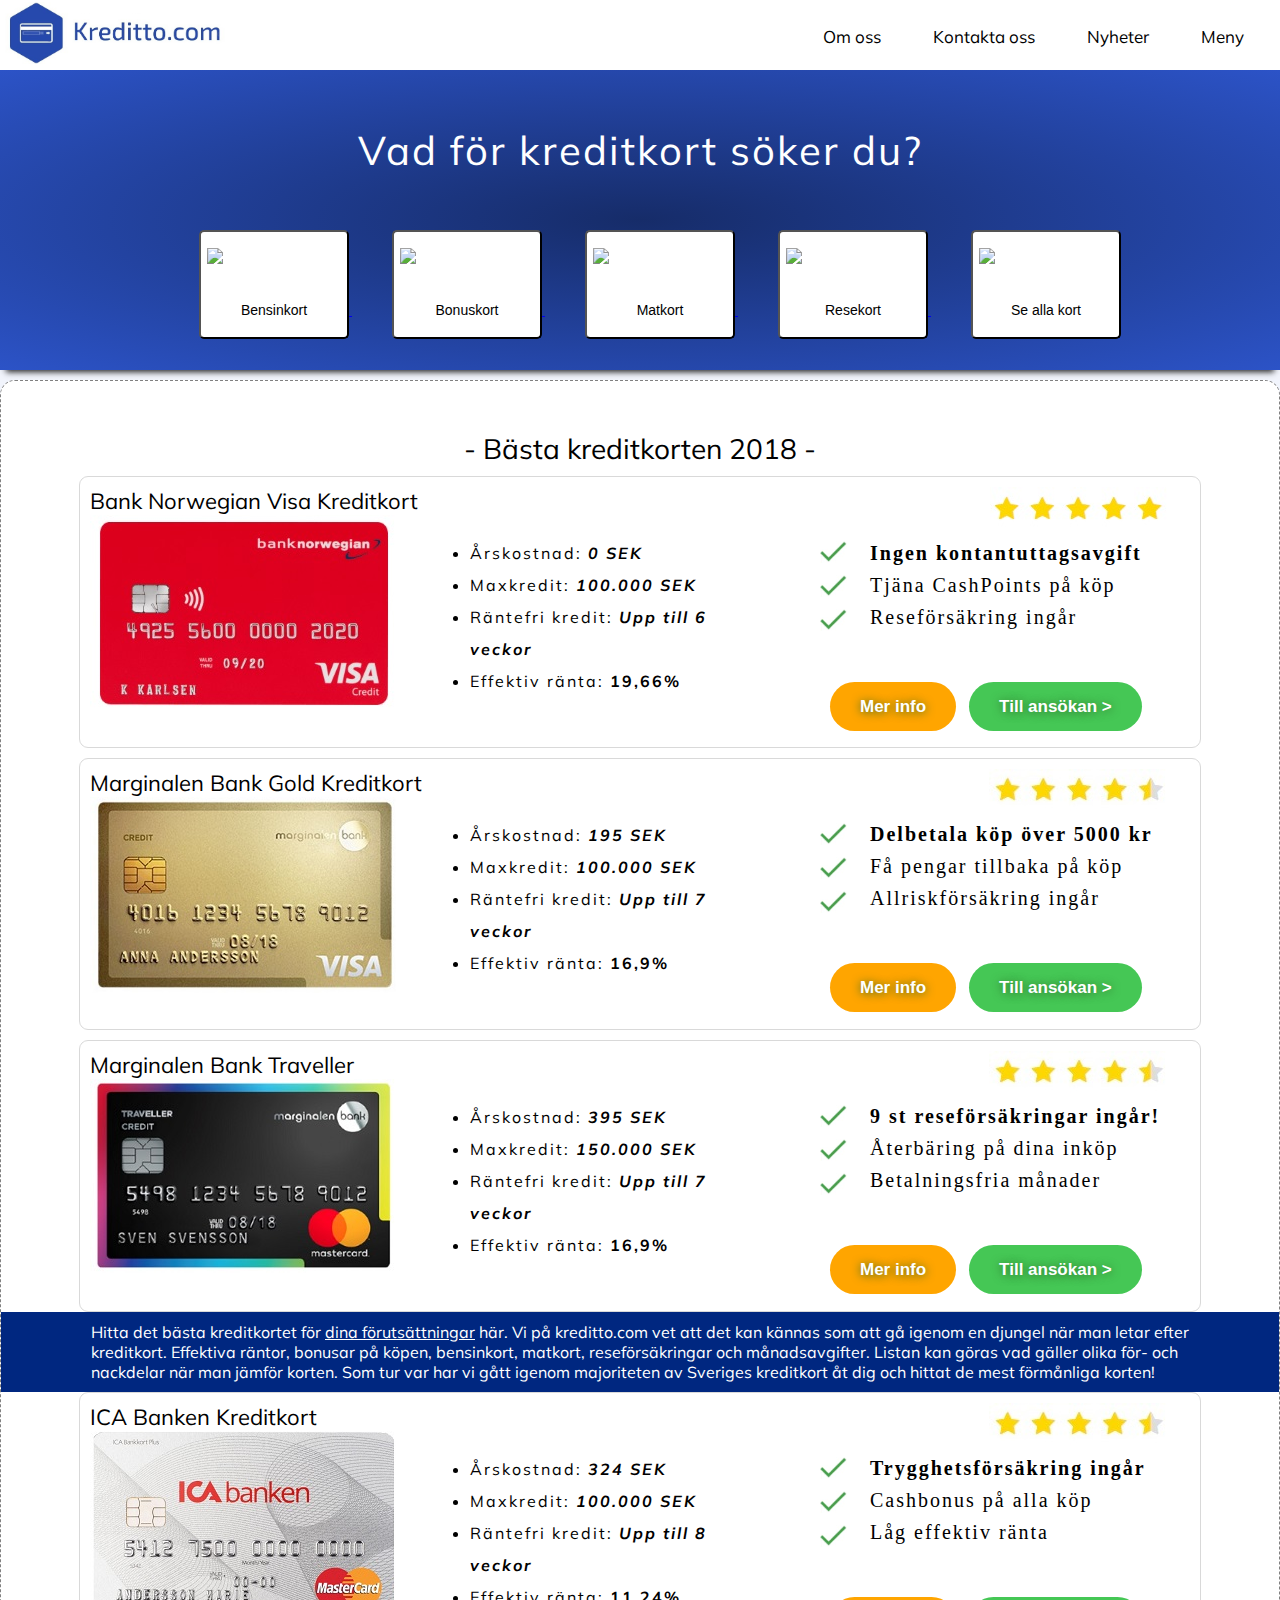
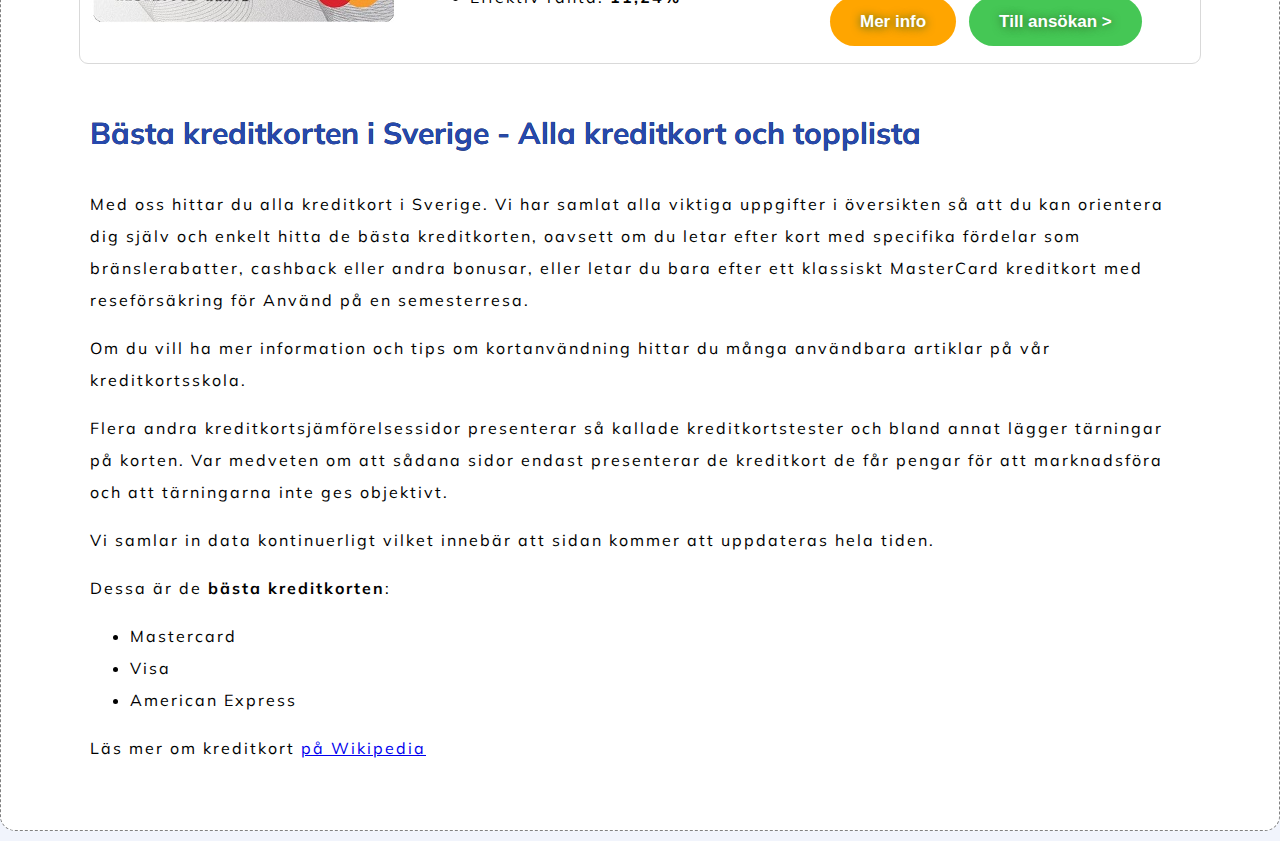
==== commit 26112f46: "Add files via upload" ====
--- a/index.html
+++ b/index.html
@@ -35,20 +35,31 @@
 	<p> Vad för kreditkort söker du?</p>
 	
 	<div class="buttons-top-banner">
-		<button> Bensinkort <img src="https://png.icons8.com/color/50/000000/gas-station.png" class="bensinkortimg"> </button>
-		<button>Bonuskort <img src="https://png.icons8.com/color/50/000000/cash-in-hand.png" class="bonuskortimg"></button>
-		<button>Matkort <img src="https://png.icons8.com/color/50/000000/ingredients.png" class="matkortimg">      </button>
-		<button>Resekort <img src="https://png.icons8.com/color/50/000000/airplane-take-off.png" class="resekortimg"></button>
-		<button>Se alla kort <img src="https://png.icons8.com/color/50/000000/mastercard-credit-card.png" class="visaallaimg"></button>
-	</div>
-
-</div>
-
-<div>
+		<a href="bensinkort.html">
+			<button> Bensinkort <img src="https://png.icons8.com/color/50/000000/gas-station.png" class="bensinkortimg"> </button>
+		</a>		
+		<a href="kreditkort-med-bonus.html">	
+			<button>Bonuskort <img src="https://png.icons8.com/color/50/000000/cash-in-hand.png" class="bonuskortimg"	></button>
+		</a>
+		<a href="matkort.html">	
+			<button>Matkort <img src="https://png.icons8.com/color/50/000000/ingredients.png" class="matkortimg">      </button>
+		</a>
+
+		<a href="resekort.html">
+			<button>Resekort <img src="https://png.icons8.com/color/50/000000/airplane-take-off.png" class="	   		resekortimg"></button>
+		</a>
+		<a href="jamfor-kreditkort.html">
+			<button>Se alla kort <img src="https://png.icons8.com/color/50/000000/mastercard-credit-card.png" class="	visaallaimg"></button>
+		</a>
+	</div>
+
+</div>
+
+<div class="entire-container">
 <div class="best-credit-card-container">
 
 	- Bästa kreditkorten 2018 - 
-</div>
+</div> 
 
 
 <!--Bank Norwegian Credit Card -->
@@ -201,7 +212,7 @@
 
 <div class="our-recommendations-container">
 
-	Hitta det bästa kreditkortet för dina förutsättningar här. Vi på kreditto.com vet att det kan kännas som att gå igenom en djungel när man letar efter kreditkort. Effektiva räntor, bonusar på köpen, bensinkort, matkort, reseförsäkringar och månadsavgifter. Listan kan göras vad gäller olika för- och nackdelar när man jämför korten. Som tur var har vi gått igenom majoriteten av Sveriges kreditkort åt dig och hittat de mest förmånliga korten!
+	Hitta det bästa kreditkortet för <u>dina förutsättningar</u> här. Vi på kreditto.com vet att det kan kännas som att gå igenom en djungel när man letar efter kreditkort. Effektiva räntor, bonusar på köpen, bensinkort, matkort, reseförsäkringar och månadsavgifter. Listan kan göras vad gäller olika för- och nackdelar när man jämför korten. Som tur var har vi gått igenom majoriteten av Sveriges kreditkort åt dig och hittat de mest förmånliga korten!
 </div>
 
 <!--ICA Banken Kreditkort -->
@@ -281,14 +292,9 @@
 
 	<p>Läs mer om kreditkort <a href="https://no.wikipedia.org/wiki/Kredittkort">på Wikipedia</a></p>
 
-	<h2> Berätta om din upplevelse här</h2>
-<p> Fyll i formuläret nedan med din användarupplevelse så att vi kan <em>bli bättre</em>: </p>
-
-	<p> <input type="text" name="123" style="width: 200px; height: 50px;" id="1234"; > </p>
-
-<button>Byt användare</button>
-</div>
-
+
+</div>
+</div>
  <script type="text/javascript" src="scripts/main.js"></script>
   </body>
 </html>
--- a/styles/style.css
+++ b/styles/style.css
@@ -99,6 +99,9 @@
     margin: auto;
     text-align:center; /*centers horizontally*/
     background: radial-gradient(ellipse , #162c69, #2C53C7);
+   -webkit-box-shadow: 0 8px 6px -6px #222;
+  -moz-box-shadow: 0 8px 6px -6px #222;
+  box-shadow: 0 8px 6px -6px #222;
 }
 
 .top-banner-box p {
@@ -148,6 +151,20 @@
 	margin: -70px auto 0;
 }
 
+
+
+
+
+.entire-container {
+		max-width: 1300px;
+	margin: 10px auto;
+	background-color: white;
+	border-radius: 15px;
+	padding: 20px 20px 20px 20px;
+	border-color: gray;
+	border-width: 1px;
+	border-style: dashed;
+}
 .best-credit-card-container {
 	margin: auto;
 	text-align: center;
@@ -162,7 +179,9 @@
 	color: white;
 	max-width: 100%;
 	height: 50px;
-	margin: 0px auto;
+	margin: -10px auto;
+	margin-left: -20px;
+	margin-right: -20px;
 	background-color: #002780;
 	padding: 10px 70px 20px 90px;
 	font-size: 16px;
@@ -180,12 +199,12 @@
 	height: 250px;
 	margin: 10px auto;
 	background-color: white;
-	border-color: green;
-	border-radius: 9px;
 	padding: 10px 10px 10px 10px;
 	border-width: 1px;
 	border-style: solid;
 	border-color: rgb(217,217,217);
+
+	border-radius: 9px;
 	
 }
 
